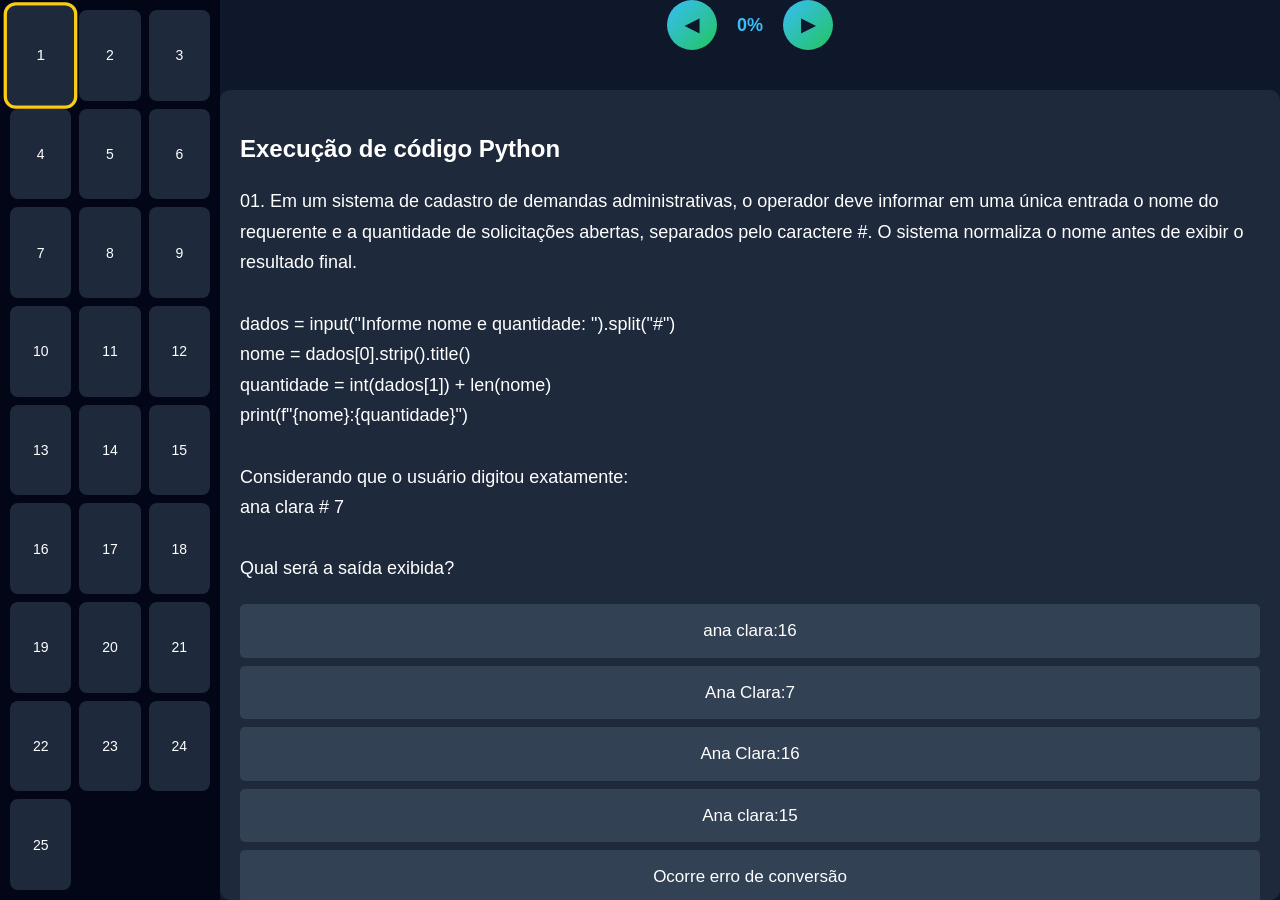
==== quiz_emp.html @ 97e3de1c "Ajuste pagina empreendedorismo" ====
<!DOCTYPE html>
<html lang="pt-br">
<head>
  <meta charset="UTF-8">
  <meta name="viewport" content="width=device-width, initial-scale=1.0">
  <title>Prova empreendedorismo - 2026</title>
  <link rel="stylesheet" href="style.css">
</head>
<body>

<div class="app">

  <!-- MENU LATERAL -->
  <aside id="menu"></aside>

  <!-- CONTEÚDO -->
  <main class="content">

    <div class="top-bar">
      <div class="nav-controls">
        <button class="nav-btn" onclick="prevQuestion()">◀</button>
        <span id="progress">0%</span>
        <button class="nav-btn" onclick="nextQuestion()">▶</button>
      </div>
      <button id="viewResultBtn" class="hidden" onclick="showResult()">Ver Resultado</button>
    </div>

    <div id="quiz-box">
      <h2 id="q-title"></h2>
      <p id="q-text"></p>

      <div id="options"></div>

      <button id="infoBtn" class="info-btn">Ver explicação</button>
      <button id="retryBtn" class="retry-btn hidden">Tentar novamente</button>
    </div>

  </main>

</div>

<!-- MODAL (ESSENCIAL) -->
<div id="modal" class="modal hidden">
  <div class="modal-box">
    
    <div class="modal-header">
      <h3>Explicação</h3>
      <button onclick="closeModal()">✕</button>
    </div>

    <div id="modal-body"></div>

  </div>
</div>

<!-- RESULTADO FINAL -->
<div id="resultModal" class="modal hidden">
  <div class="modal-box result-box">

    <div class="modal-header">
      <h3>Resultado Final</h3>
      <button onclick="closeResult()">✕</button>
    </div>

    <div id="resultContent"></div>

    <div class="result-actions">
      <button onclick="downloadResult()">Salvar como TXT</button>
      <button onclick="closeResult()">Fechar</button>
    </div>

  </div>
</div>

<script src="script.js"></script>
</body>
</html>
---- style.css ----
* {
  box-sizing: border-box;
}

html,
body {
  height: 100%;
  overflow: hidden;
}

.app {
  display: flex;
  height: 100vh;
  overflow: hidden;
}

body {
  font-family: 'Inter', Arial, sans-serif;
  font-size: 16px;
  line-height: 1.6;
  background: #0f172a;
  color: #fff;
  margin: 0;
}

.container {
  max-width: 800px;
  margin: auto;
  padding: 20px;
}

.content {
  flex: 1;
  display: flex;
  flex-direction: column;
  height: 100%;
  overflow: hidden;
}

h1 {
  text-align: center;
}

.top-bar {
  flex-shrink: 0;
}

#menu {
  width: 220px;
  background: #020617;
  padding: 10px;
  display: grid;
  grid-template-columns: repeat(3, 1fr);
  gap: 8px;
  overflow-y: auto;
}

#menu button {
  font-size: 14px;
  padding: 14px;
  border: none;
  background: #1e293b;
  color: white;
  cursor: pointer;
  border-radius: 8px;
}

#menu button:hover {
  background: #38bdf8;
}

#menu button.active {
  background: #38bdf8;
}

#menu button.answered {
  background: #22c55e;
}

#quiz-box {
  flex: 1;
  overflow-y: auto;
  padding: 20px;
  margin-top: 20px;
  background: #1e293b;
  padding: 20px;
  border-radius: 10px;
}

#q-title {
  font-size: 24px;
  font-weight: 700;
  margin-bottom: 10px;
}


#q-text {
  font-size: 18px;
  line-height: 1.7;
  margin-bottom: 20px;
}

.hidden {
  display: none;
}

#options button {
  font-size: 17px;
  padding: 14px;
  line-height: 1.5;
  margin: 8px 0;
  display: block;
  width: 100%;
  border: none;
  background: #334155;
  color: white;
  cursor: pointer;
  border-radius: 5px;
}

#options button:hover {
  background: #22c55e;
}

#options button.correct {
  background: #22c55e;
}

#options button.wrong {
  background: #ef4444;
}

.controls {
  text-align: center;
  margin-bottom: 10px;
}

.controls button {
  padding: 10px;
  margin: 5px;
  cursor: pointer;
}

.nav-controls {
  display: flex;
  align-items: center;
  justify-content: center;
  gap: 20px;
  margin-bottom: 20px;
}

.nav-btn {
  width: 50px;
  height: 50px;
  border-radius: 50%;
  border: none;
  background: linear-gradient(135deg, #38bdf8, #22c55e);
  color: #0f172a;
  font-size: 18px;
  font-weight: bold;
  cursor: pointer;
  transition: 0.2s;
}

.nav-btn:hover {
  transform: scale(1.1);
  box-shadow: 0 0 10px rgba(56, 189, 248, 0.7);
}

#progress {
  font-size: 18px;
  font-weight: bold;
  color: #38bdf8;
}

#viewResultBtn {
  padding: 10px 16px;
  border: none;
  border-radius: 8px;
  background: linear-gradient(135deg, #facc15, #f97316);
  color: #0f172a;
  font-weight: bold;
  cursor: pointer;
  transition: 0.2s;
  margin-left: 10px;
}

#viewResultBtn:hover {
  transform: scale(1.05);
  box-shadow: 0 0 10px rgba(250, 204, 21, 0.6);
}

/* Modal */
.modal {
  position: fixed;
  top: 0;
  left: 0;
  width: 100%;
  height: 100%;
  background: rgba(0, 0, 0, 0.7);
}

.modal-content {
  background: #1e293b;
  padding: 20px;
  margin: 10% auto;
  width: 60%;
  border-radius: 10px;
}

/* botão explicação */
.info-btn {
  font-size: 16px;
  padding: 14px;
  margin-top: 20px;
  border: none;
  border-radius: 8px;
  background: linear-gradient(135deg, #38bdf8, #22c55e);
  color: #0f172a;
  font-weight: bold;
  cursor: pointer;
  transition: 0.2s;
}

.info-btn:hover {
  transform: scale(1.05);
}

.retry-btn {
  margin-top: 10px;
  padding: 12px;
  border: none;
  border-radius: 8px;
  background: #facc15;
  color: #0f172a;
  font-weight: bold;
  cursor: pointer;
}

.retry-btn:hover {
  background: #eab308;
}

/* modal */
.modal {
  position: fixed;
  top: 0;
  left: 0;
  width: 100%;
  height: 100%;
  background: rgba(0, 0, 0, 0.7);
  display: flex;
  align-items: center;
  justify-content: center;
  z-index: 999;
}

.modal.hidden {
  display: none;
}

.modal-box {
  background: #1e293b;
  width: 90%;
  max-width: 500px;
  border-radius: 12px;
  padding: 20px;
}

.modal-header {
  display: flex;
  justify-content: space-between;
  align-items: center;
  margin-bottom: 10px;
}

.modal-header button {
  background: none;
  border: none;
  color: white;
  font-size: 18px;
  cursor: pointer;
}

.result-box {
  max-width: 600px;
}

#resultContent {
  max-height: 300px;
  overflow-y: auto;
  margin-top: 10px;
}

.result-item {
  padding: 10px;
  border-radius: 8px;
  margin-bottom: 8px;
  background: #334155;
}

.result-item.correct {
  border-left: 5px solid #22c55e;
}

.result-item.wrong {
  border-left: 5px solid #ef4444;
}

.result-actions {
  display: flex;
  gap: 10px;
  margin-top: 15px;
}

.result-actions button {
  flex: 1;
  padding: 12px;
  border: none;
  border-radius: 8px;
  cursor: pointer;
  background: linear-gradient(135deg, #38bdf8, #22c55e);
  color: #0f172a;
  font-weight: bold;
}

@media (max-width: 768px) {

  html,
  body {
    height: 100%;
    overflow: hidden;
  }

  .app {
    flex-direction: column;
    height: 100dvh;
    /* importante para mobile moderno */
  }

  /* CONTEÚDO PRINCIPAL */
  .content {
    flex: 1;
    display: flex;
    flex-direction: column;
    height: 100%;
    overflow: hidden;
  }

  /* TOPO FIXO */
  .top-bar {
    flex-shrink: 0;
    padding: 10px;
  }

  /* ÁREA DA QUESTÃO (SCROLL INTERNO) */
  #quiz-box {
    flex: 1;
    overflow-y: auto;
    padding: 16px;
  }

  /* MENU VIRA BARRA HORIZONTAL */
  #menu {
    overflow-y: auto;
    width: 100%;
    height: 80px;

    display: flex;
    gap: 8px;

    overflow-x: auto;
    overflow-y: hidden;

    padding: 10px;

    background: #020617;
  }

  #menu button {
    min-width: 50px;
    height: 50px;
    flex-shrink: 0;
  }

  #menu button.active {
    box-shadow: 0 0 10px #facc15;
  }

  /* BOTÕES DE NAVEGAÇÃO */
  .nav-controls {
    justify-content: space-between;
    gap: 10px;
  }

  .nav-btn {
    width: 42px;
    height: 42px;
  }

  /* TEXTO AJUSTADO */
  #q-title {
    font-size: 20px;
  }

  #q-text {
    font-size: 16px;
  }

}
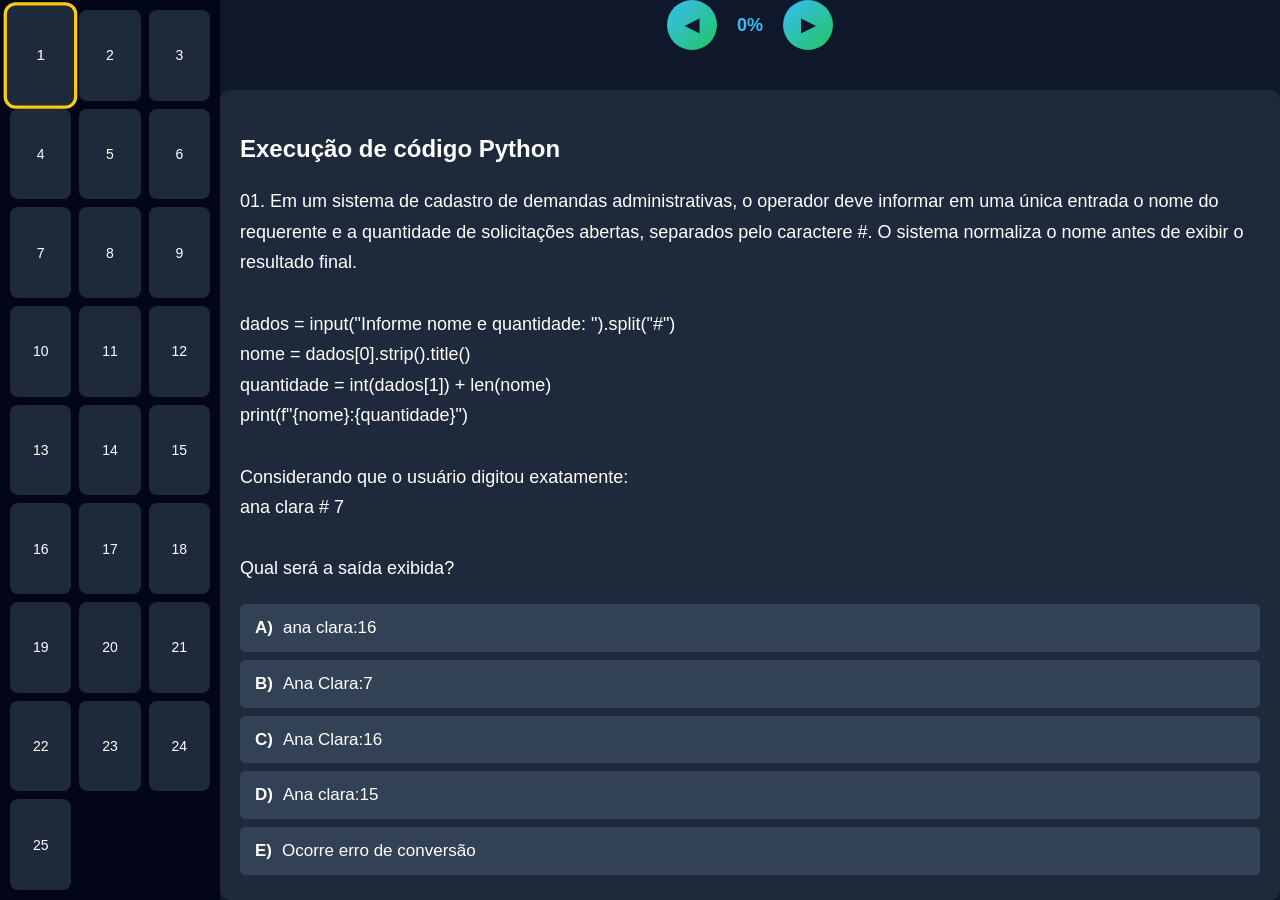
==== commit a949f953: "Alterações na arquitetura" ====
--- a/quiz_emp.html
+++ b/quiz_emp.html
@@ -30,7 +30,7 @@
       <p id="q-text"></p>
 
       <div id="options"></div>
-
+      <button id="nextBtn" class="next-btn hidden">Próxima →</button>
       <button id="infoBtn" class="info-btn">Ver explicação</button>
       <button id="retryBtn" class="retry-btn hidden">Tentar novamente</button>
     </div>
--- a/style.css
+++ b/style.css
@@ -1,5 +1,9 @@
 * {
   box-sizing: border-box;
+}
+
+html {
+  scroll-behavior: smooth;
 }
 
 html,
@@ -104,18 +108,31 @@
   display: none;
 }
 
+#options {
+  text-align: left;
+}
+
 #options button {
+    text-align: left;
+  justify-content: flex-start;
+  display: flex;
   font-size: 17px;
-  padding: 14px;
-  line-height: 1.5;
+  padding: 12px 15px;
+  line-height: 1.4;
   margin: 8px 0;
-  display: block;
   width: 100%;
   border: none;
   background: #334155;
   color: white;
   cursor: pointer;
   border-radius: 5px;
+  
+}
+
+#options button::before {
+  content: attr(data-letter);
+  font-weight: bold;
+  margin-right: 10px;
 }
 
 #options button:hover {
@@ -128,6 +145,22 @@
 
 #options button.wrong {
   background: #ef4444;
+}
+
+.next-btn {
+  margin-top: 15px;
+  padding: 12px;
+  width: 100%;
+  background: linear-gradient(135deg, #22c55e, #38bdf8);
+  border: none;
+  border-radius: 8px;
+  color: #020617;
+  font-weight: bold;
+  cursor: pointer;
+}
+
+.next-btn:hover {
+  transform: scale(1.02);
 }
 
 .controls {
@@ -243,6 +276,8 @@
 
 /* modal */
 .modal {
+  display: flex;
+    padding: 20px;
   position: fixed;
   top: 0;
   left: 0;
@@ -260,11 +295,15 @@
 }
 
 .modal-box {
+    max-height: 80vh;
   background: #1e293b;
   width: 90%;
-  max-width: 500px;
+  max-width: 600px;
   border-radius: 12px;
   padding: 20px;
+    overflow: hidden;
+      display: flex;
+  flex-direction: column;
 }
 
 .modal-header {
@@ -272,16 +311,29 @@
   justify-content: space-between;
   align-items: center;
   margin-bottom: 10px;
+    position: sticky;
+  top: 0;
+  background: #1e293b;
+  padding-bottom: 10px;
+  z-index: 10;
 }
 
 .modal-header button {
-  background: none;
+ background: #ef4444;
   border: none;
   color: white;
   font-size: 18px;
   cursor: pointer;
-}
-
+    font-weight: bold;
+      padding: 5px 10px;
+  border-radius: 5px;
+}
+
+#modal-body {
+  overflow-y: auto;
+  max-height: 60vh;
+  padding-right: 5px;
+}
 .result-box {
   max-width: 600px;
 }
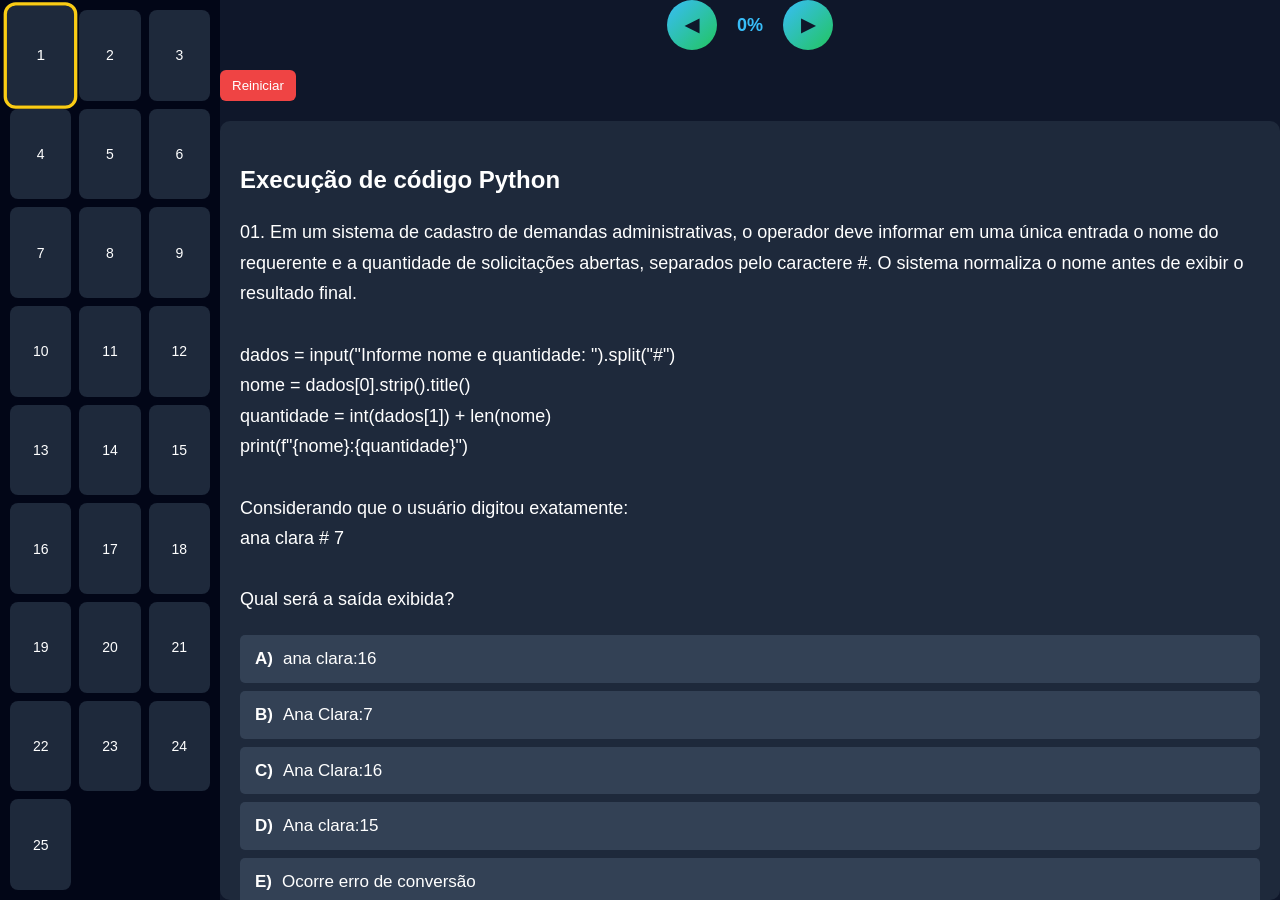
==== commit d09b9f6e: "Alterações na arquitetura" ====
--- a/quiz_emp.html
+++ b/quiz_emp.html
@@ -23,6 +23,7 @@
         <button class="nav-btn" onclick="nextQuestion()">▶</button>
       </div>
       <button id="viewResultBtn" class="hidden" onclick="showResult()">Ver Resultado</button>
+      <button onclick="resetQuiz()" class="reset-btn">Reiniciar</button>
     </div>
 
     <div id="quiz-box">
--- a/style.css
+++ b/style.css
@@ -204,6 +204,15 @@
   font-size: 18px;
   font-weight: bold;
   color: #38bdf8;
+}
+
+.reset-btn {
+  padding: 8px 12px;
+  background: #ef4444;
+  color: white;
+  border: none;
+  border-radius: 6px;
+  cursor: pointer;
 }
 
 #viewResultBtn {
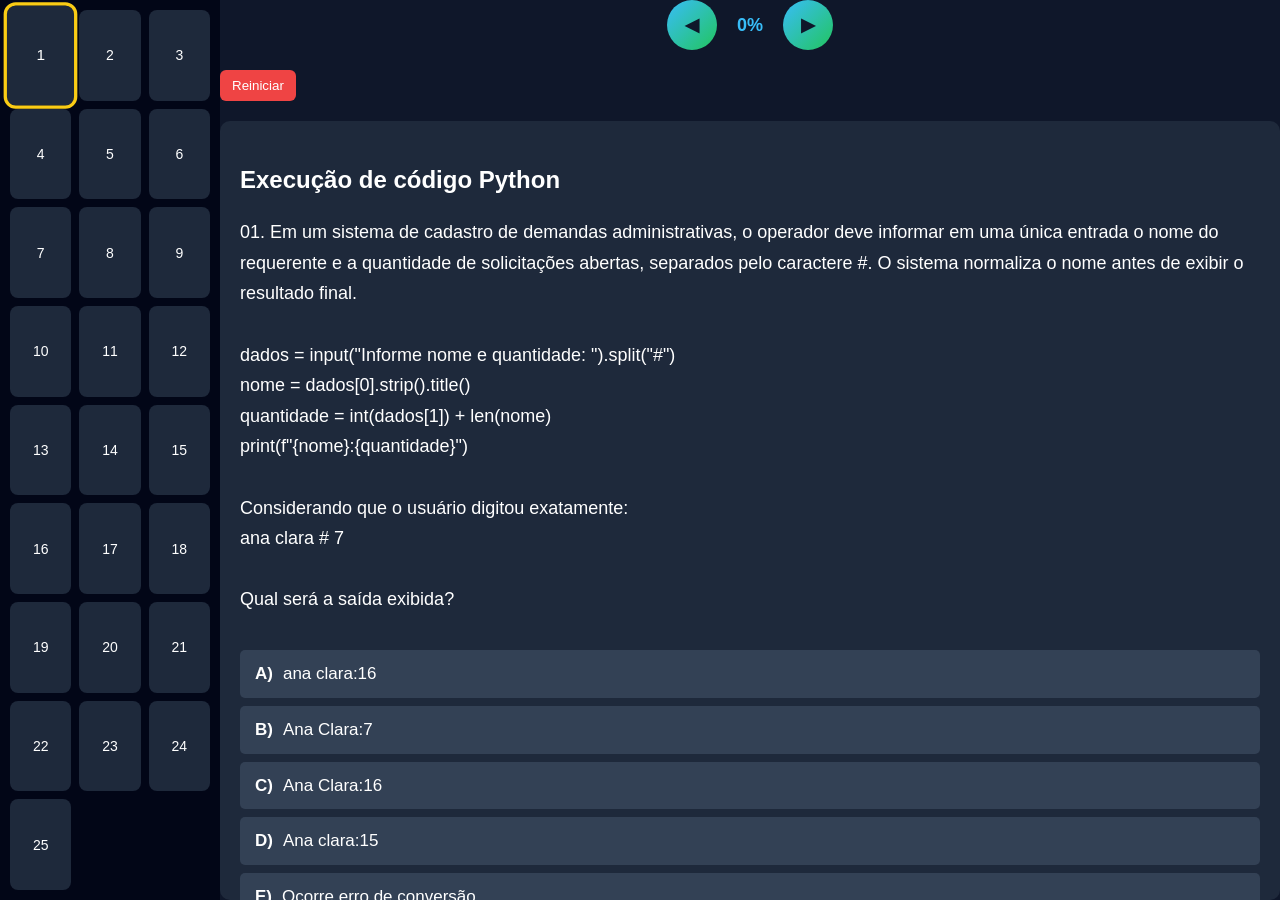
==== commit df3fe808: "Ajuste na landing page" ====
--- a/quiz_emp.html
+++ b/quiz_emp.html
@@ -3,7 +3,7 @@
 <head>
   <meta charset="UTF-8">
   <meta name="viewport" content="width=device-width, initial-scale=1.0">
-  <title>Prova empreendedorismo - 2026</title>
+  <title>Prova de empreendedorismo - 2026</title>
   <link rel="stylesheet" href="style.css">
 </head>
 <body>
@@ -29,6 +29,7 @@
     <div id="quiz-box">
       <h2 id="q-title"></h2>
       <p id="q-text"></p>
+        <div id="q-images" class="q-images"></div>
 
       <div id="options"></div>
       <button id="nextBtn" class="next-btn hidden">Próxima →</button>
--- a/style.css
+++ b/style.css
@@ -102,6 +102,21 @@
   font-size: 18px;
   line-height: 1.7;
   margin-bottom: 20px;
+}
+
+.q-images {
+  display: flex;
+  flex-direction: column;
+  gap: 10px;
+  margin: 15px 0;
+}
+
+.q-image {
+  width: 100%;
+  max-height: 60vh;
+  object-fit: contain;
+  border-radius: 8px;
+  background: #020617;
 }
 
 .hidden {
